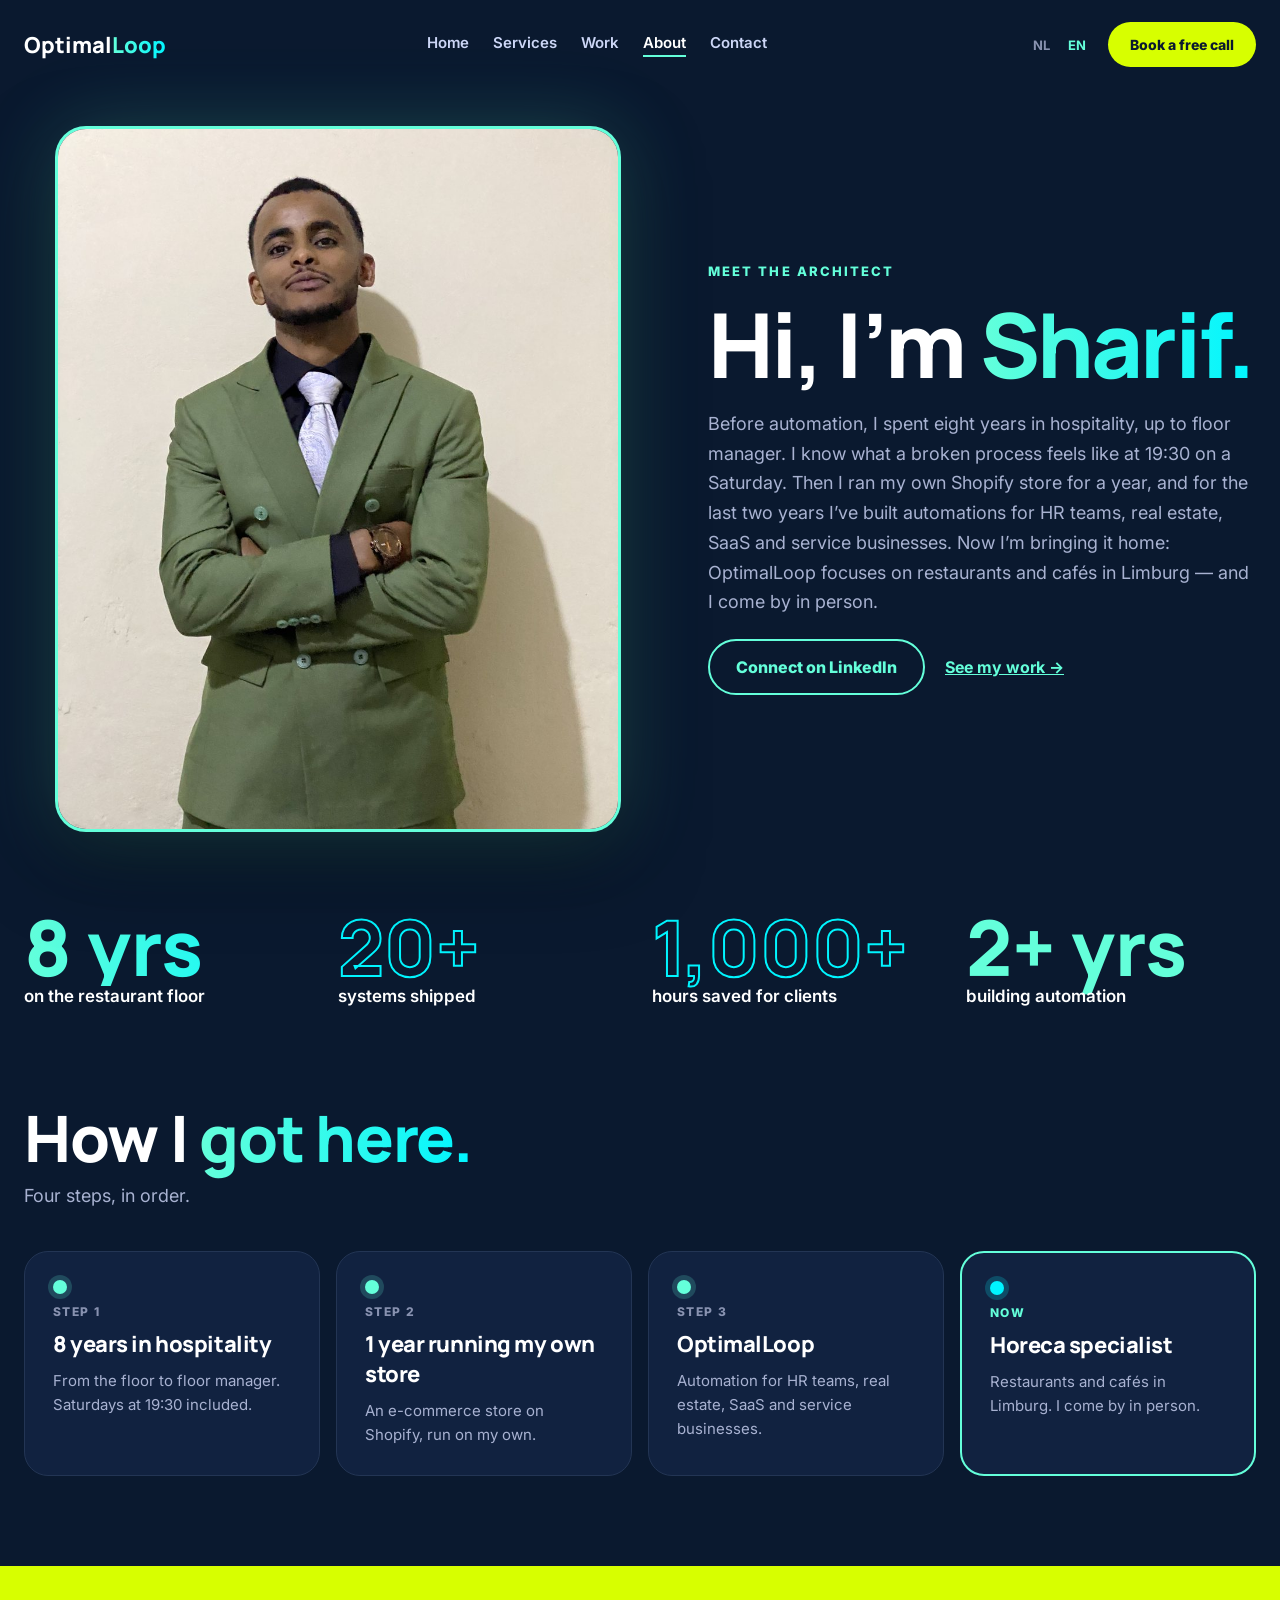
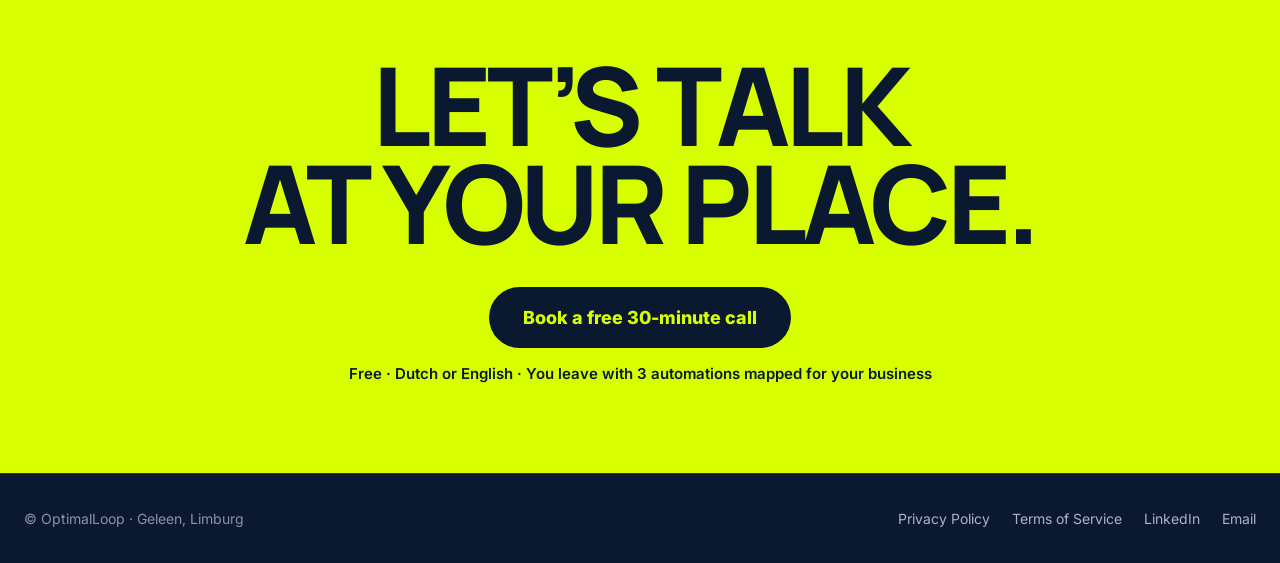
==== about.html @ ac6915c9 "Redesign: horeca positioning, multi-page site, animated case studies Co-Authored-By: Claude Fable 5." ====
<!doctype html>
<html lang="en">
<head>
<meta charset="utf-8">
<meta name="viewport" content="width=device-width, initial-scale=1">
<title>About — OptimalLoop</title>
<meta name="description" content="Sharif, founder of OptimalLoop: eight years in hospitality up to floor manager, two years building automations. Now automation for restaurants and cafés in Limburg, in person.">
<script src="i18n.js"></script>
<link rel="icon" href="assets/favicon.png">
<link rel="preconnect" href="https://fonts.googleapis.com">
<link rel="preconnect" href="https://fonts.gstatic.com" crossorigin>
<link rel="stylesheet" href="https://fonts.googleapis.com/css2?family=Inter:wght@400;500;600;800&family=Manrope:wght@700;800&display=swap">
<link rel="stylesheet" href="assets/site.css">
<style>
.about{display:flex;flex-wrap:wrap;gap:56px;align-items:center;padding-top:40px;padding-bottom:80px}
.about-art{flex:1 1 min(560px,100%);min-width:0;display:flex;justify-content:center}
.portrait{position:relative;width:560px;max-width:100%;aspect-ratio:4/5;border-radius:28px;overflow:hidden;box-shadow:0 0 0 3px var(--teal),0 0 80px rgba(100,255,218,.22),0 30px 80px rgba(0,0,0,.5)}
.portrait img{position:absolute;inset:0;width:100%;height:100%;object-fit:cover;object-position:center 12%}
.about-copy{flex:1 1 min(480px,100%);min-width:0;display:flex;flex-direction:column;gap:22px}
.about-copy h1{margin:0;font-size:clamp(50px,7vw,100px);line-height:.96;letter-spacing:-.03em}
.about-copy p{margin:0;font-size:18px;line-height:1.65;color:var(--muted)}
.about-copy .links{display:flex;flex-wrap:wrap;gap:20px;align-items:center}
.stats{display:grid;grid-template-columns:repeat(auto-fit,minmax(220px,1fr));gap:24px;padding-bottom:40px}
.stats .big{font-family:Manrope,sans-serif;font-weight:800;font-size:clamp(52px,6vw,88px);line-height:1}
.stats .lbl{font-size:17px;font-weight:600;color:var(--white)}
.timeline{list-style:none;margin:0;padding:0;display:grid;grid-template-columns:repeat(auto-fit,minmax(240px,1fr));gap:16px}
.timeline li{position:relative;background:var(--navy-2);border:1px solid var(--navy-3);border-radius:24px;padding:28px;display:flex;flex-direction:column;gap:10px}
.timeline li::before{content:"";display:block;width:14px;height:14px;border-radius:50%;background:var(--teal);box-shadow:0 0 0 5px rgba(100,255,218,.18)}
.timeline li:last-child{border:2px solid var(--teal)}
.timeline li:last-child::before{background:var(--cyan);box-shadow:0 0 0 5px rgba(0,245,255,.2)}
.timeline small{font-size:12px;font-weight:800;letter-spacing:.12em;text-transform:uppercase;color:var(--dim)}
.timeline li:last-child small{color:var(--teal)}
.timeline h3{margin:0;font-size:22px} .timeline p{margin:0;font-size:15px;line-height:1.6;color:var(--muted)}
</style>
</head>
<body>

<header class="wrap top">
  <a class="logo" href="index.html">Optimal<span class="grad">Loop</span></a>
  <nav class="nav" aria-label="Main">
    <a href="index.html">Home</a>
    <a href="services.html">Services</a>
    <a href="work.html">Work</a>
    <a href="about.html" aria-current="page">About</a>
    <a href="contact.html">Contact</a>
  </nav>
  <div class="top-right">
    <div class="lang" aria-label="Language"><button type="button" data-lang-btn="nl" aria-pressed="false">NL</button><button type="button" data-lang-btn="en" aria-pressed="true">EN</button></div>
    <a class="btn-book sm" href="https://cal.com/sharif-6p34nh/30min" target="_blank" rel="noopener">Book a free call</a>
  </div>
</header>

<main>
  <!-- FOUNDER -->
  <section class="wrap about">
    <div class="about-art">
      <div class="portrait"><img src="sharif.jpg" alt="Sharif, founder of OptimalLoop" width="960" height="1200"></div>
    </div>
    <div class="about-copy">
      <span class="eyebrow">Meet the architect</span>
      <h1>Hi, I’m <span class="grad">Sharif.</span></h1>
      <p>Before automation, I spent eight years in hospitality, up to floor manager. I know what a broken process feels like at 19:30 on a Saturday. Then I ran my own Shopify store for a year, and for the last two years I’ve built automations for HR teams, real estate, SaaS and service businesses. Now I’m bringing it home: OptimalLoop focuses on restaurants and cafés in Limburg — and I come by in person.</p>
      <div class="links">
        <a class="btn-ghost" href="https://www.linkedin.com/in/sharif-mohamed-sharif-bb3091176/" target="_blank" rel="noopener">Connect on LinkedIn</a>
        <a href="work.html" style="font-weight:700">See my work →</a>
      </div>
    </div>
  </section>

  <!-- NUMBERS -->
  <section class="wrap">
    <div class="stats">
      <div><div class="big grad">8 yrs</div><div class="lbl">on the restaurant floor</div></div>
      <div><div class="big outline">20+</div><div class="lbl">systems shipped</div></div>
      <div><div class="big outline">1,000+</div><div class="lbl">hours saved for clients</div></div>
      <div><div class="big" style="color:var(--teal)">2+ yrs</div><div class="lbl">building automation</div></div>
    </div>
  </section>

  <!-- TIMELINE -->
  <section class="wrap section" style="padding-top:60px;padding-bottom:90px">
    <h2 class="h2">How I <span class="grad">got here.</span></h2>
    <p class="lead">Four steps, in order.</p>
    <ol class="timeline">
      <li><small>Step 1</small><h3>8 years in hospitality</h3><p>From the floor to floor manager. Saturdays at 19:30 included.</p></li>
      <li><small>Step 2</small><h3>1 year running my own store</h3><p>An e-commerce store on Shopify, run on my own.</p></li>
      <li><small>Step 3</small><h3>OptimalLoop</h3><p>Automation for HR teams, real estate, SaaS and service businesses.</p></li>
      <li><small>Now</small><h3>Horeca specialist</h3><p>Restaurants and cafés in Limburg. I come by in person.</p></li>
    </ol>
  </section>

  <a class="final" href="https://cal.com/sharif-6p34nh/30min" target="_blank" rel="noopener">
    <span class="big"><span style="display:block">LET’S TALK</span><span style="display:block">AT YOUR PLACE.</span></span>
    <span class="btn">Book a free 30-minute call</span>
    <span class="micro">Free · Dutch or English · You leave with 3 automations mapped for your business</span>
  </a>
</main>

<footer class="wrap foot">
  <span>© OptimalLoop · Geleen, Limburg</span>
  <nav aria-label="Footer">
    <a href="privacy.html">Privacy Policy</a>
    <a href="terms.html">Terms of Service</a>
    <a href="https://www.linkedin.com/in/sharif-mohamed-sharif-bb3091176/" target="_blank" rel="noopener">LinkedIn</a>
    <a href="mailto:optimalloop@optimalloop.com">Email</a>
  </nav>
</footer>
</body>
</html>
---- assets/site.css ----
/* OptimalLoop — shared styles for every page (Full Send · horeca) */
:root{
  --navy:#0A192F; --navy-2:#112240; --navy-3:#233554; --navy-4:#0D1F3A;
  --teal:#64FFDA; --cyan:#00F5FF; --lime:#D7FF00; /* lime = BOOKING ONLY */
  --text:#CCD6F6; --muted:#A8B2D1; --dim:#8892B0; --white:#FFFFFF;
}
*{box-sizing:border-box}
html{scroll-behavior:smooth}
body{margin:0;background:var(--navy);color:var(--text);font-family:Inter,sans-serif;overflow-x:hidden}
main{overflow-x:clip} /* tilted band + thrown deck cards never cause sideways scroll */
a{color:var(--teal)} a:hover{color:#B4FFEC}
img{max-width:100%}
h1,h2,h3,.display{font-family:Manrope,sans-serif;font-weight:800;letter-spacing:-.02em;color:var(--white)}
.wrap{max-width:1320px;margin:0 auto;padding-left:24px;padding-right:24px}
.grad{background:linear-gradient(90deg,var(--teal),var(--cyan));-webkit-background-clip:text;background-clip:text;color:transparent}
.outline{-webkit-text-stroke:2px var(--cyan);color:transparent}
.h2{margin:0 0 12px;font-size:clamp(38px,5vw,68px);line-height:1}
.lead{margin:0 0 40px;font-size:18px;line-height:1.6;color:var(--muted);max-width:660px}
.micro{font-size:14px;color:var(--dim)}
.eyebrow{font-size:13px;font-weight:800;letter-spacing:.16em;text-transform:uppercase;color:var(--teal)}

/* Buttons — lime is reserved for booking */
.btn-book{display:inline-block;background:var(--lime);color:var(--navy);font-weight:800;border-radius:999px;text-decoration:none;padding:18px 30px;font-size:17px;box-shadow:0 0 36px rgba(215,255,0,.35)}
.btn-book:hover{color:var(--navy);filter:brightness(1.05)}
.btn-book.sm{padding:14px 22px;font-size:14px;box-shadow:none}
.btn-ghost{display:inline-flex;align-items:center;height:56px;padding:0 26px;border-radius:999px;border:2px solid var(--teal);background:transparent;color:var(--teal);font:800 16px Inter,sans-serif;cursor:pointer;text-decoration:none}
.btn-ghost:hover{background:rgba(100,255,218,.08);color:var(--teal)}
.btn-teal{display:inline-flex;align-items:center;justify-content:center;height:56px;padding:0 28px;border-radius:999px;border:none;background:var(--teal);color:var(--navy);font:800 16px Inter,sans-serif;cursor:pointer;text-decoration:none}
.btn-teal:hover{color:var(--navy);filter:brightness(1.05)}

/* Inner-page hero */
.page-head{padding-top:48px;padding-bottom:56px;display:flex;flex-direction:column;gap:18px}
.page-head h1{margin:0;font-size:clamp(44px,6.5vw,92px);line-height:.98;letter-spacing:-.03em;max-width:980px}
.page-head .lead{margin:0}

/* Numbered steps */
.steps{display:grid;grid-template-columns:repeat(auto-fit,minmax(260px,1fr));gap:16px}
.step{background:var(--navy-2);border:1px solid var(--navy-3);border-radius:24px;padding:28px;display:flex;flex-direction:column;gap:12px}
.step b{font:800 40px/1 Manrope,sans-serif;color:var(--teal)} .step:nth-child(2) b{color:var(--cyan)} .step:nth-child(3) b{color:var(--white)}
.step h3{margin:0;font-size:22px} .step p{margin:0;font-size:15px;line-height:1.6;color:var(--muted)}

/* Forms (dark inputs, teal focus) */
.field{display:flex;flex-direction:column;gap:8px}
.field label{font-size:14px;font-weight:600;color:var(--muted)}
.field input,.field select,.field textarea{width:100%;background:var(--navy);border:1px solid var(--navy-3);color:var(--white);border-radius:14px;padding:14px 16px;font:500 15px Inter,sans-serif;outline:none}
.field input::placeholder,.field textarea::placeholder{color:#5C6F91}
.field input:focus,.field select:focus,.field textarea:focus{border-color:var(--teal);box-shadow:0 0 0 3px rgba(100,255,218,.25)}
.field select{appearance:none;background-image:linear-gradient(45deg,transparent 50%,var(--teal) 50%),linear-gradient(135deg,var(--teal) 50%,transparent 50%);background-position:calc(100% - 22px) 50%,calc(100% - 16px) 50%;background-size:6px 6px;background-repeat:no-repeat;padding-right:44px}
.field textarea{resize:vertical;min-height:130px}
.field input[type=range]{padding:0;background:transparent;border:none;accent-color:var(--teal);box-shadow:none}

/* Legal pages */
.legal{max-width:760px;padding-top:48px;padding-bottom:80px}
.legal h1{margin:0 0 10px;font-size:clamp(40px,5.5vw,64px);line-height:1}
.legal .updated{margin:0 0 44px;color:var(--dim);font-size:14px}
.legal h2{font-size:22px;margin:36px 0 10px}
.legal p{margin:0;font-size:16px;line-height:1.7;color:var(--muted)}
.legal a{font-weight:700}

.hide{display:none!important}

/* Header */
.top{display:flex;flex-wrap:wrap;gap:16px;align-items:center;justify-content:space-between;padding-top:22px;padding-bottom:22px}
.logo{font-family:Manrope,sans-serif;font-weight:800;font-size:22px;color:var(--white);text-decoration:none}
.nav{display:flex;flex-wrap:wrap;gap:24px;font-size:15px;font-weight:600}
.nav a{color:var(--text);text-decoration:none} .nav a[aria-current]{color:var(--white);border-bottom:2px solid var(--teal);padding-bottom:3px}
.top-right{display:flex;align-items:center;gap:16px}
.lang{display:flex;gap:6px;font-size:13px;font-weight:700}
.lang button{background:none;border:none;color:var(--dim);cursor:pointer;font:inherit;padding:6px}
.lang button[aria-pressed="true"]{color:var(--teal)}

/* Cards & grids */
.grid{display:grid;grid-template-columns:repeat(auto-fit,minmax(230px,1fr));gap:16px}
.card{background:var(--navy-2);border:1px solid var(--navy-3);border-radius:24px;padding:26px;display:flex;flex-direction:column;gap:12px}
.card.hl{border:2px solid var(--teal)}
.card small{font-size:12px;font-weight:800;letter-spacing:.12em;color:var(--dim)} .card.hl small{color:var(--teal)}
.card h3{margin:0;font-size:24px}
.card p{margin:0;font-size:15px;line-height:1.6;color:var(--muted)}
.section{padding-top:100px;padding-bottom:40px}

/* Quotes */
.quotes{display:grid;grid-template-columns:repeat(auto-fit,minmax(260px,1fr));gap:16px}
.quote{margin:0;background:var(--navy-2);border:1px solid var(--navy-3);border-radius:22px;padding:24px;display:flex;flex-direction:column;gap:12px}
.quote .stars{color:var(--teal);letter-spacing:2px;font-size:14px}
.quote blockquote{margin:0;font-size:16px;line-height:1.6;color:#E6F1FF}
.quote figcaption{margin-top:auto;font-size:14px;color:var(--dim)} .quote figcaption b{color:var(--white)}

/* Final CTA band */
.final{display:block;background:var(--lime);color:var(--navy);text-decoration:none;padding:90px 24px;text-align:center}
.final:hover{color:var(--navy)}
.final .big{display:block;font:800 clamp(46px,8.5vw,132px)/.9 Manrope,sans-serif;letter-spacing:-.04em}
.final .btn{display:inline-block;margin-top:36px;background:var(--navy);color:var(--lime);font-weight:800;font-size:18px;padding:20px 34px;border-radius:999px}
.final .micro{display:block;margin-top:16px;font-size:15px;font-weight:600;color:var(--navy)}

/* Footer */
.foot{border-top:1px solid var(--navy-3);padding-top:36px;padding-bottom:36px;display:flex;flex-wrap:wrap;gap:16px;align-items:center;justify-content:space-between;font-size:14px;color:var(--dim)}
.foot nav{display:flex;flex-wrap:wrap;gap:22px} .foot a{color:var(--muted);text-decoration:none} .foot a:hover{color:var(--teal)}

@keyframes spin{to{transform:rotate(360deg)}}
@media (prefers-reduced-motion:reduce){*{animation:none!important;transition:none!important;scroll-behavior:auto!important}}
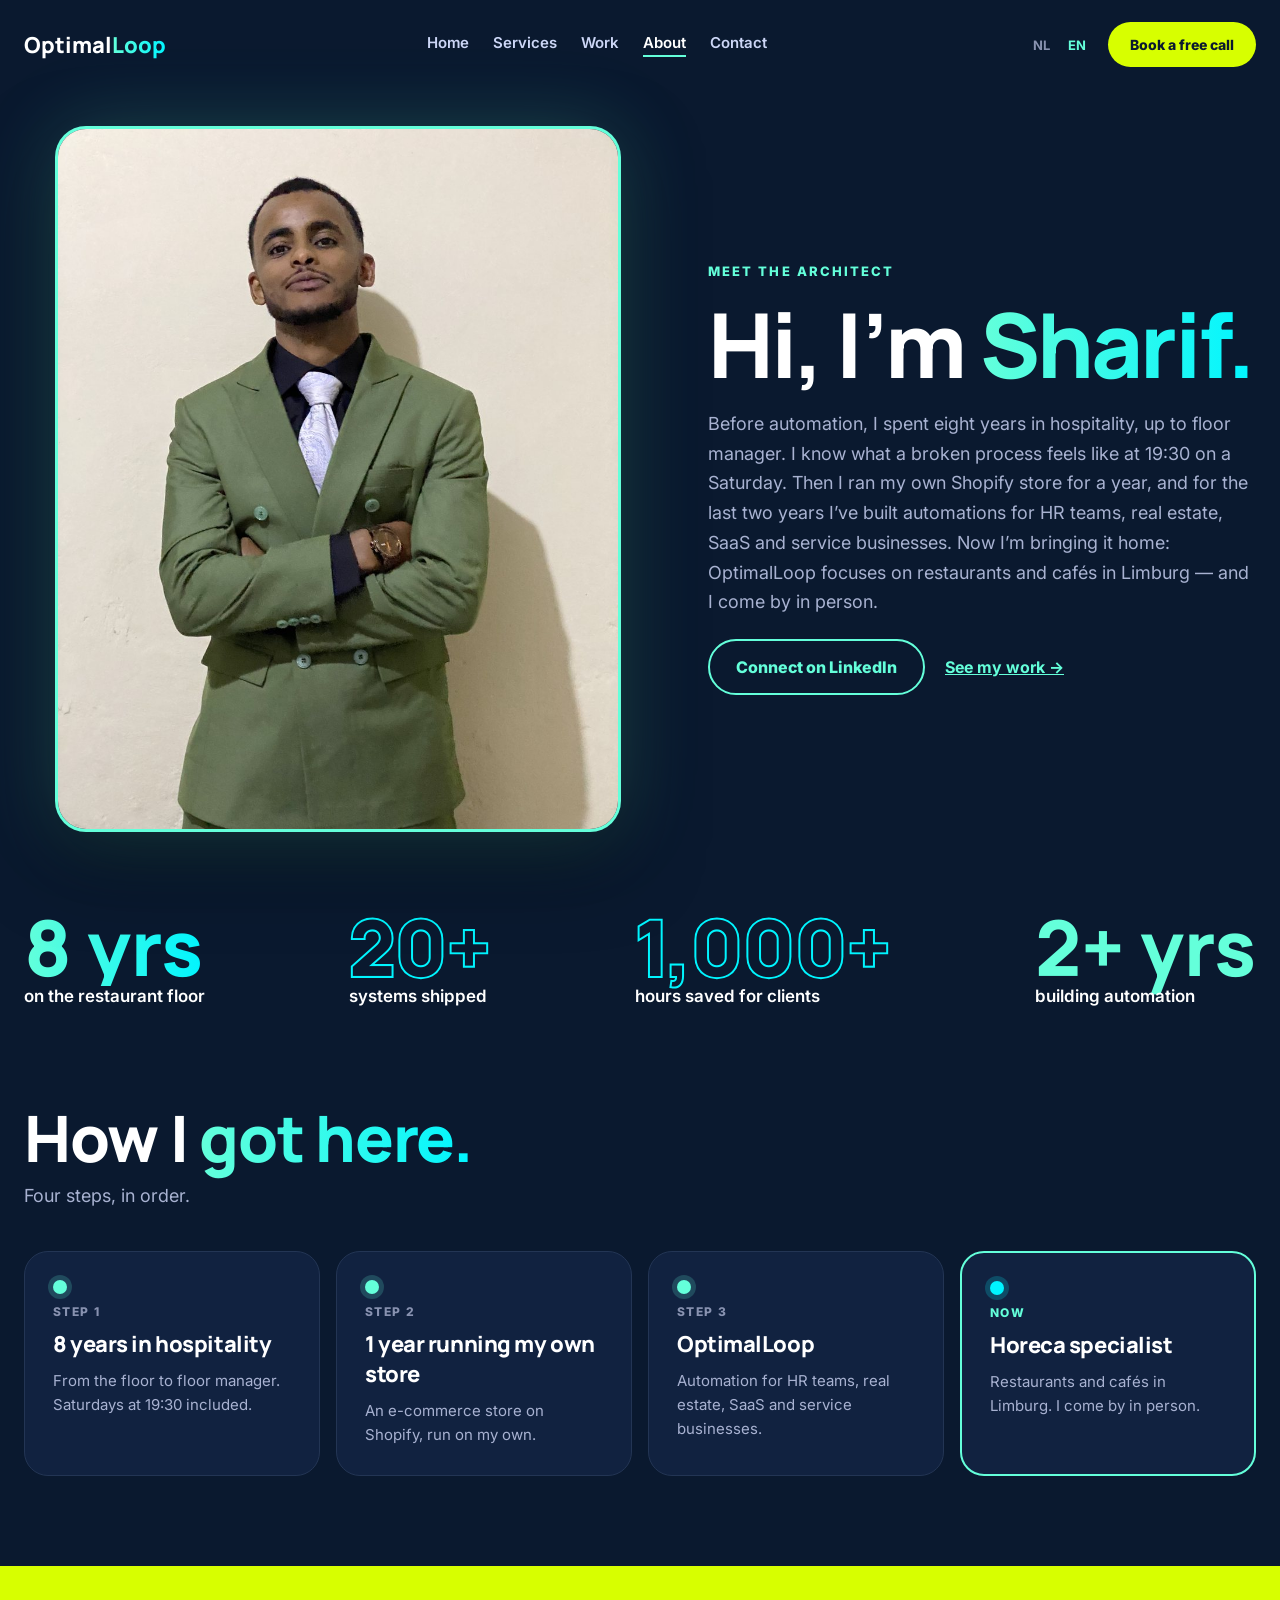
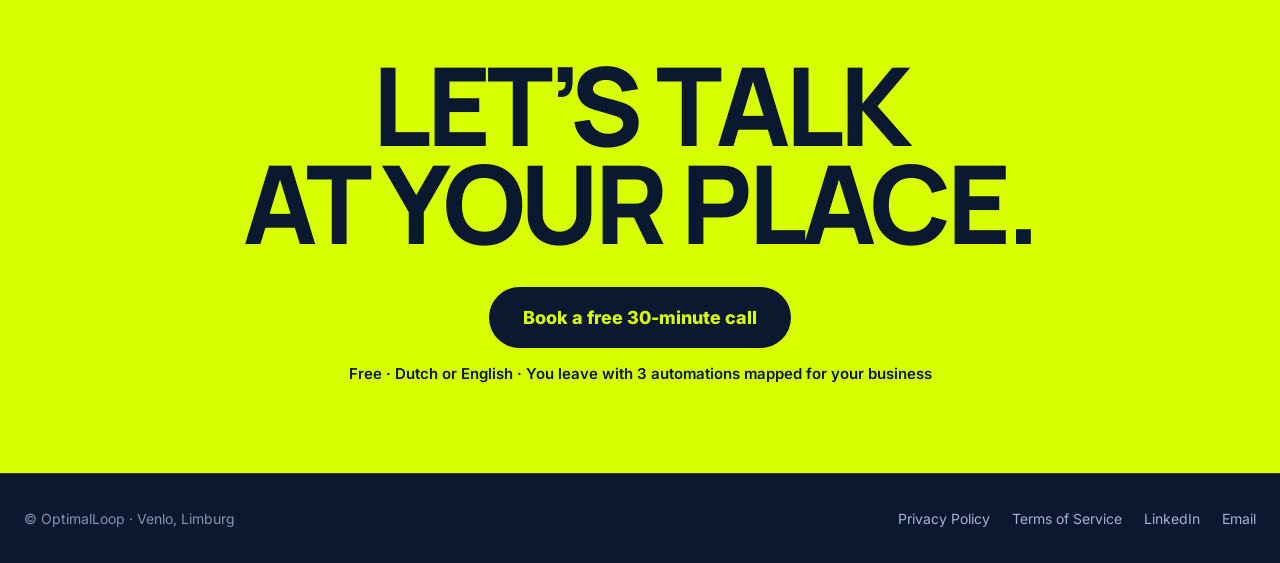
==== commit 596aafcb: "Fine-tune: clean outlined text, even stats spacing, Venlo instead of Geleen Co-Authored-By: Claude F" ====
--- a/about.html
+++ b/about.html
@@ -20,7 +20,8 @@
 .about-copy h1{margin:0;font-size:clamp(50px,7vw,100px);line-height:.96;letter-spacing:-.03em}
 .about-copy p{margin:0;font-size:18px;line-height:1.65;color:var(--muted)}
 .about-copy .links{display:flex;flex-wrap:wrap;gap:20px;align-items:center}
-.stats{display:grid;grid-template-columns:repeat(auto-fit,minmax(220px,1fr));gap:24px;padding-bottom:40px}
+.stats{display:flex;flex-wrap:wrap;justify-content:space-between;gap:32px 56px;padding-bottom:40px}
+.stats > div{flex:0 1 auto}
 .stats .big{font-family:Manrope,sans-serif;font-weight:800;font-size:clamp(52px,6vw,88px);line-height:1}
 .stats .lbl{font-size:17px;font-weight:600;color:var(--white)}
 .timeline{list-style:none;margin:0;padding:0;display:grid;grid-template-columns:repeat(auto-fit,minmax(240px,1fr));gap:16px}
@@ -97,7 +98,7 @@
 </main>
 
 <footer class="wrap foot">
-  <span>© OptimalLoop · Geleen, Limburg</span>
+  <span>© OptimalLoop · Venlo, Limburg</span>
   <nav aria-label="Footer">
     <a href="privacy.html">Privacy Policy</a>
     <a href="terms.html">Terms of Service</a>
--- a/assets/site.css
+++ b/assets/site.css
@@ -13,7 +13,7 @@
 h1,h2,h3,.display{font-family:Manrope,sans-serif;font-weight:800;letter-spacing:-.02em;color:var(--white)}
 .wrap{max-width:1320px;margin:0 auto;padding-left:24px;padding-right:24px}
 .grad{background:linear-gradient(90deg,var(--teal),var(--cyan));-webkit-background-clip:text;background-clip:text;color:transparent}
-.outline{-webkit-text-stroke:2px var(--cyan);color:transparent}
+.outline{-webkit-text-stroke:4px var(--cyan);color:var(--navy);paint-order:stroke fill}
 .h2{margin:0 0 12px;font-size:clamp(38px,5vw,68px);line-height:1}
 .lead{margin:0 0 40px;font-size:18px;line-height:1.6;color:var(--muted);max-width:660px}
 .micro{font-size:14px;color:var(--dim)}
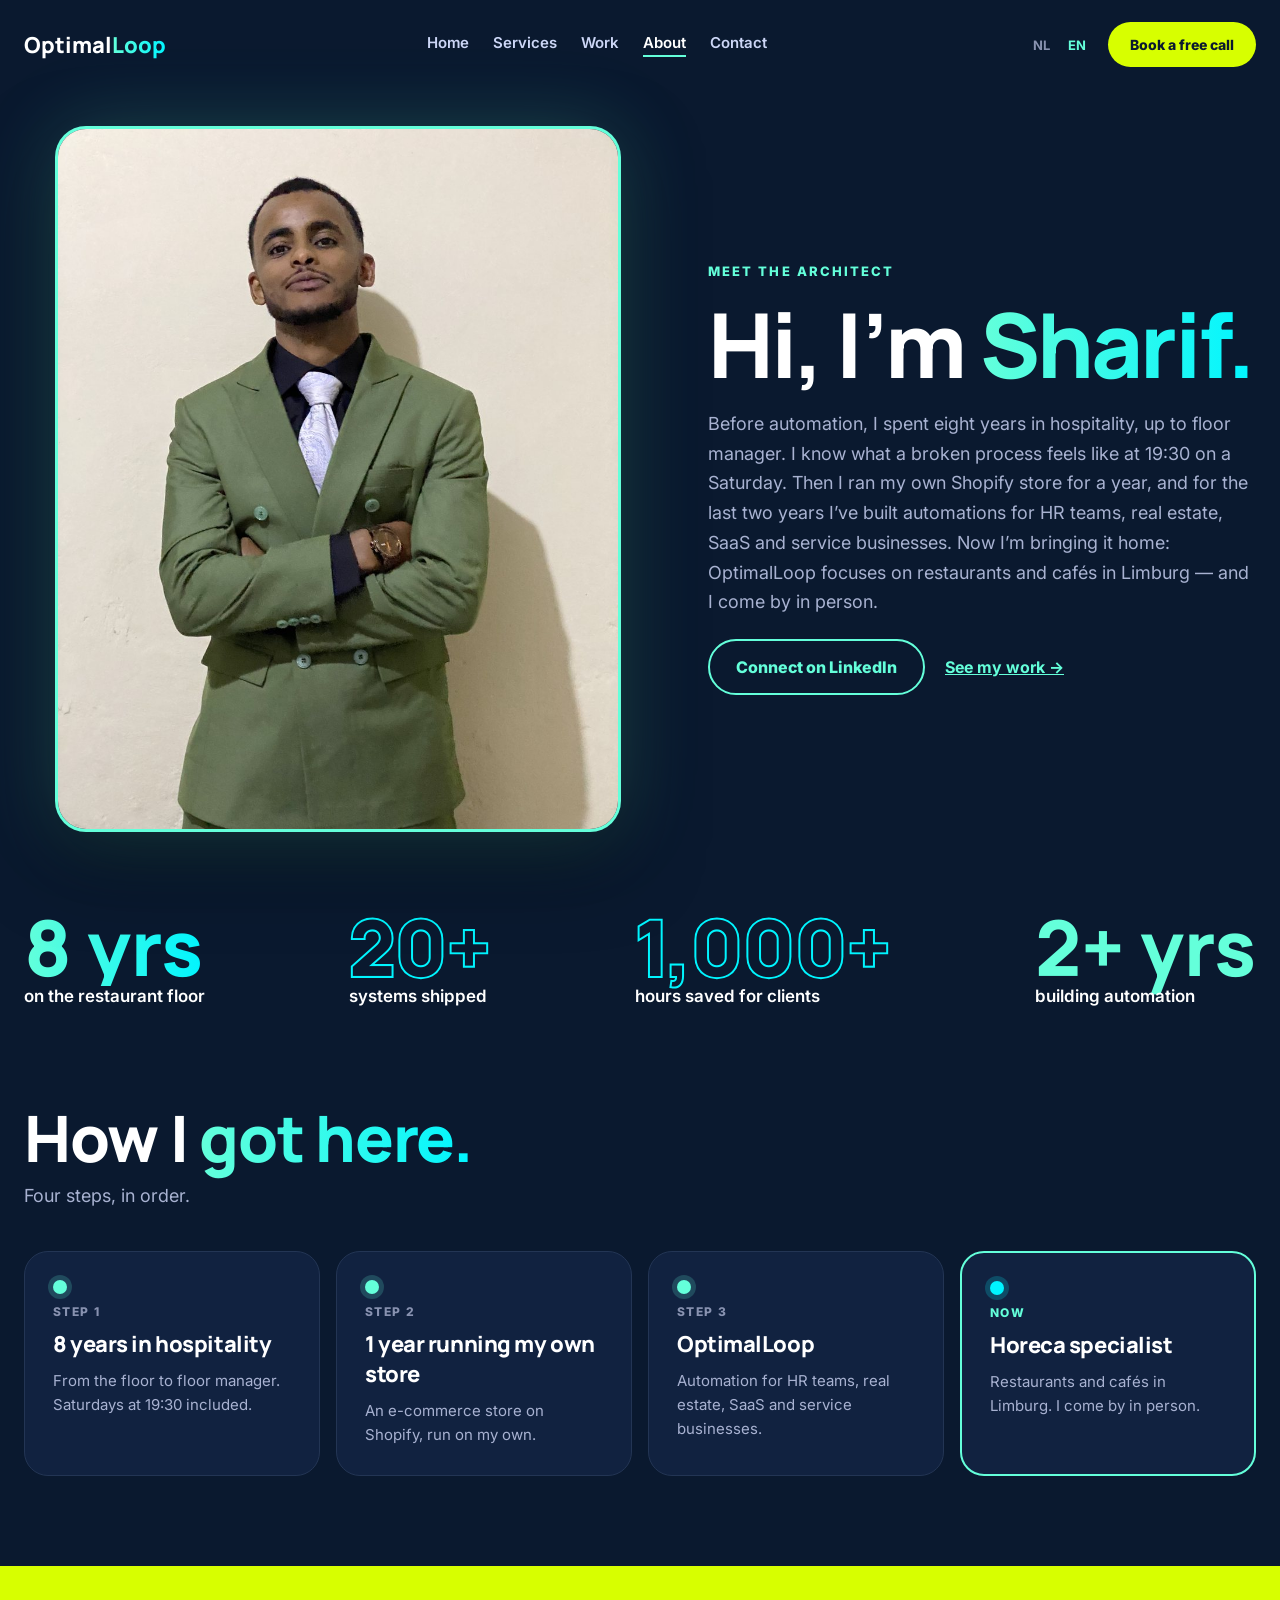
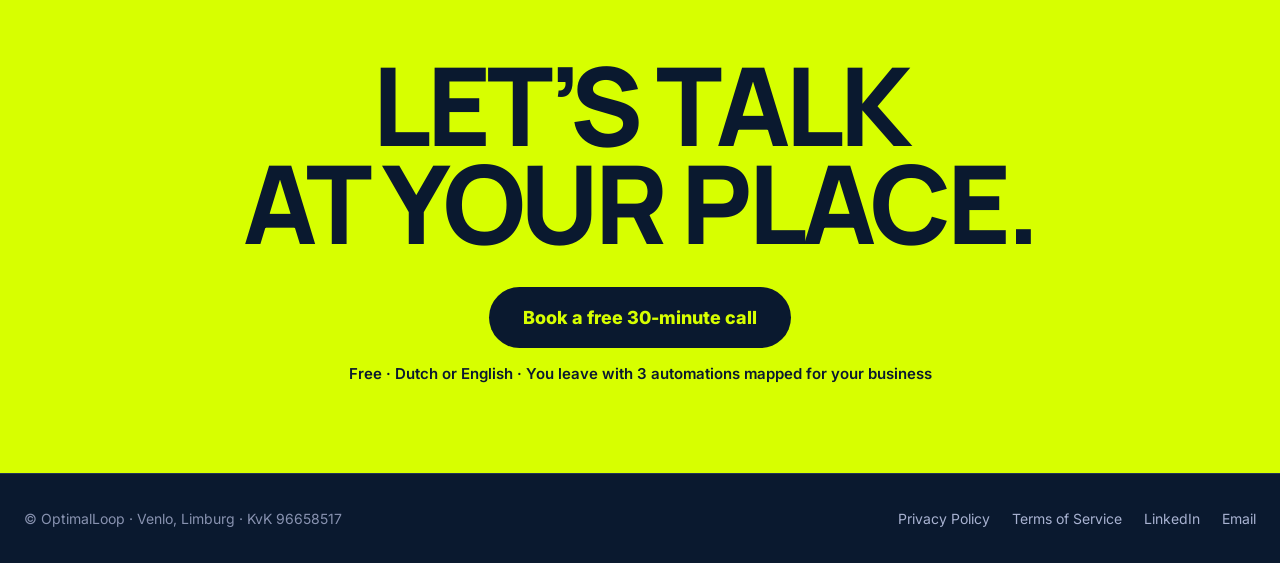
==== commit 6b51bf02: "Footer: add KvK number 96658517 on every page Co-Authored-By: Claude Fable 5.1 <noreply@anthropic.co" ====
--- a/about.html
+++ b/about.html
@@ -98,7 +98,7 @@
 </main>
 
 <footer class="wrap foot">
-  <span>© OptimalLoop · Venlo, Limburg</span>
+  <span>© OptimalLoop · Venlo, Limburg<span class="kvk"> · KvK 96658517</span></span>
   <nav aria-label="Footer">
     <a href="privacy.html">Privacy Policy</a>
     <a href="terms.html">Terms of Service</a>
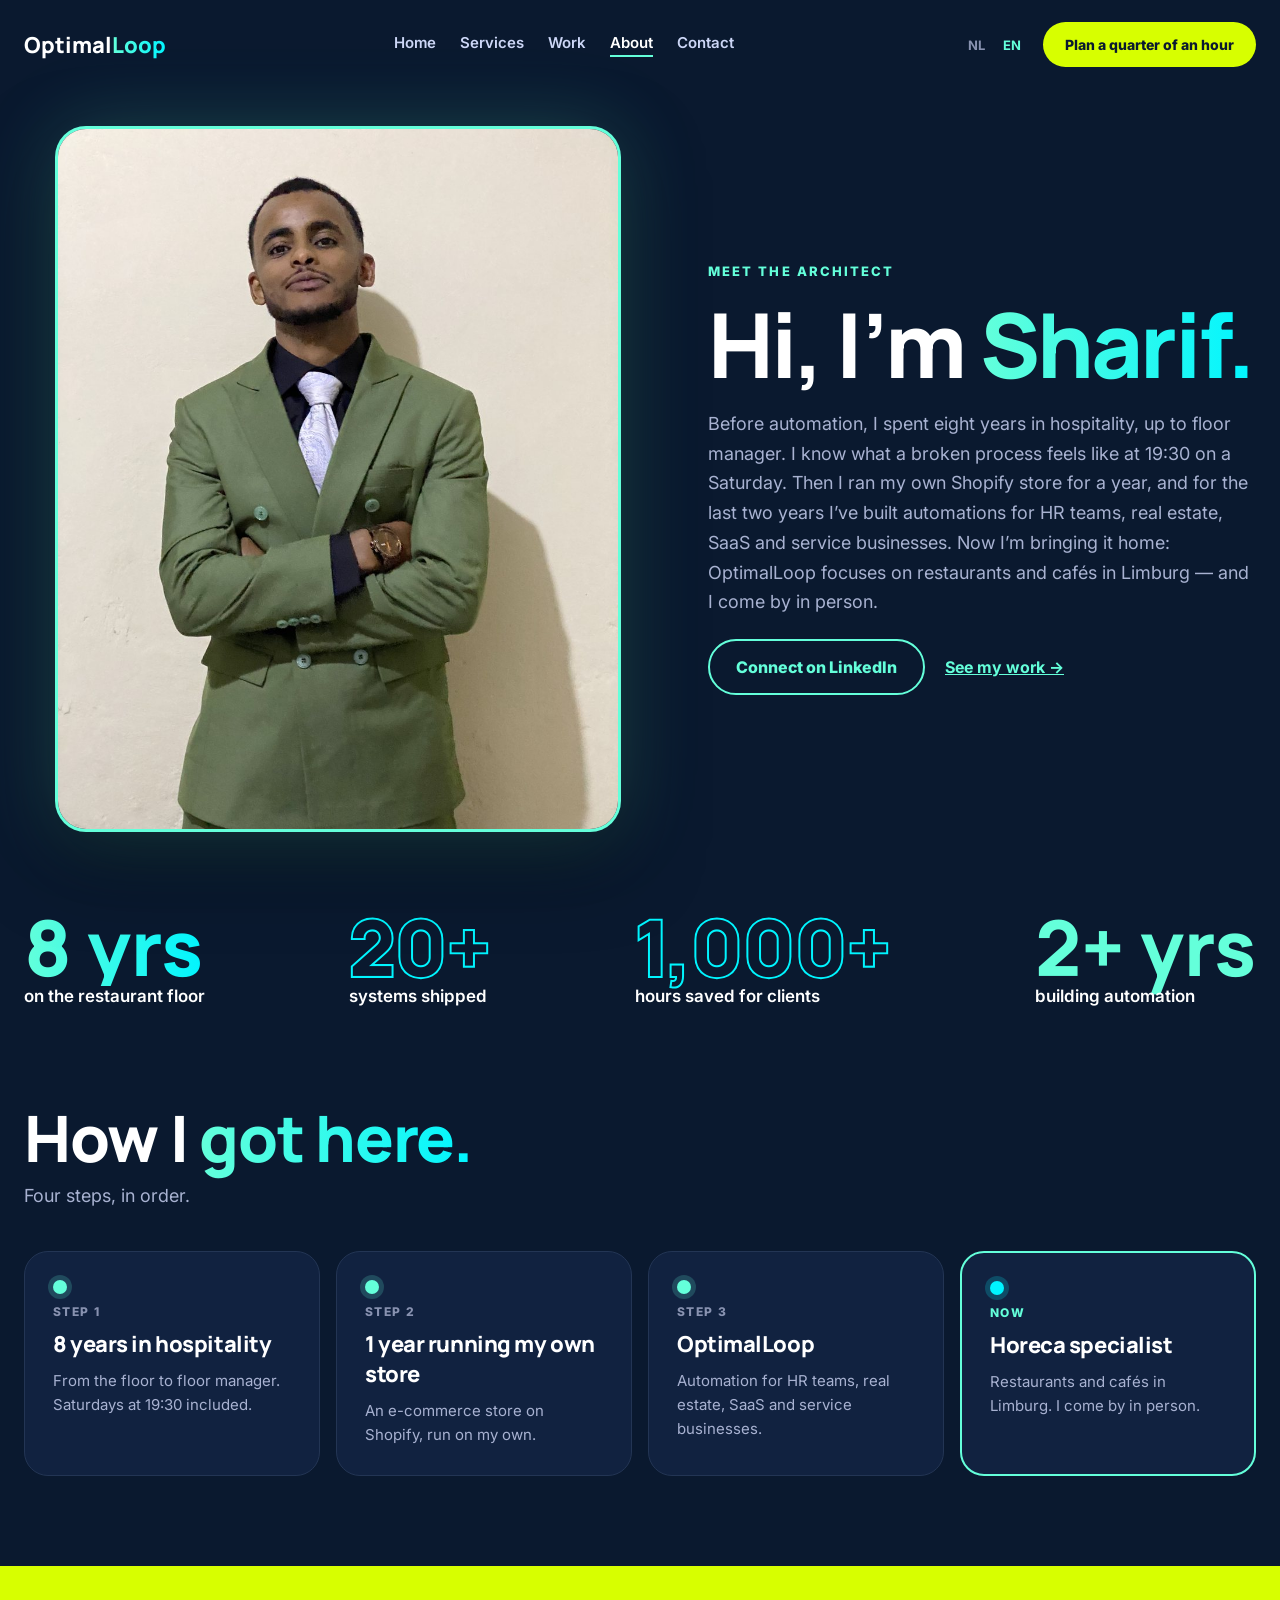
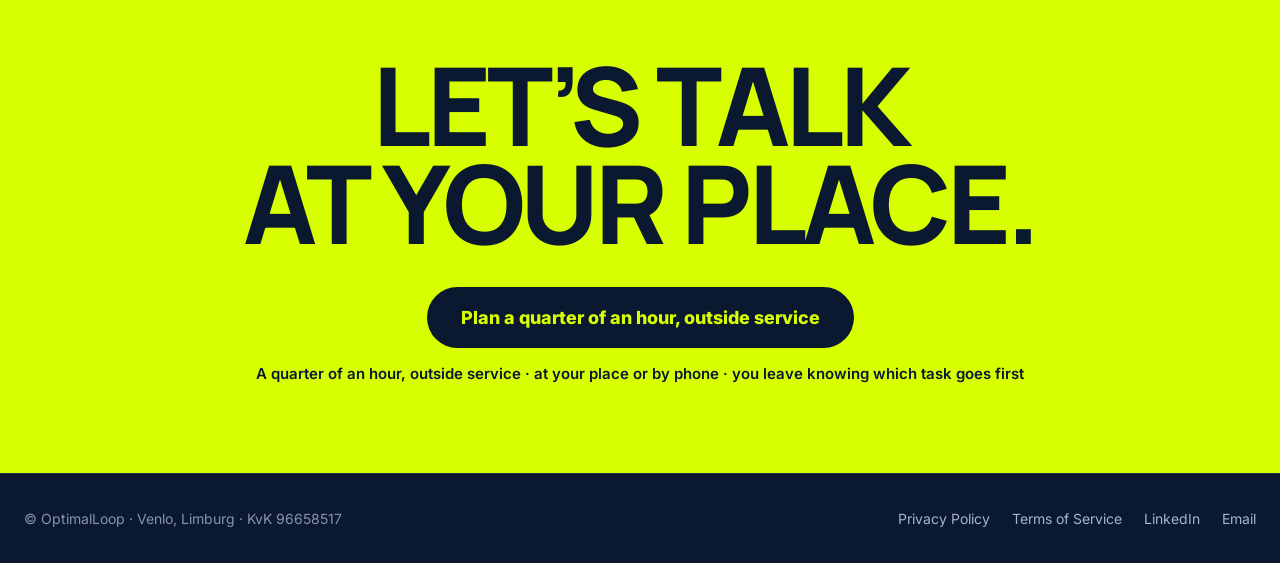
==== commit 0fe9761c: "One next step everywhere: a quarter of an hour, outside service (replaces the 30-min call) Co-Author" ====
--- a/about.html
+++ b/about.html
@@ -47,7 +47,7 @@
   </nav>
   <div class="top-right">
     <div class="lang" aria-label="Language"><button type="button" data-lang-btn="nl" aria-pressed="false">NL</button><button type="button" data-lang-btn="en" aria-pressed="true">EN</button></div>
-    <a class="btn-book sm" href="https://cal.com/sharif-6p34nh/30min" target="_blank" rel="noopener">Book a free call</a>
+    <a class="btn-book sm" href="https://cal.com/sharif-6p34nh/30min" target="_blank" rel="noopener">Plan a quarter of an hour</a>
   </div>
 </header>
 
@@ -92,8 +92,8 @@
 
   <a class="final" href="https://cal.com/sharif-6p34nh/30min" target="_blank" rel="noopener">
     <span class="big"><span style="display:block">LET’S TALK</span><span style="display:block">AT YOUR PLACE.</span></span>
-    <span class="btn">Book a free 30-minute call</span>
-    <span class="micro">Free · Dutch or English · You leave with 3 automations mapped for your business</span>
+    <span class="btn">Plan a quarter of an hour, outside service</span>
+    <span class="micro">A quarter of an hour, outside service · at your place or by phone · you leave knowing which task goes first</span>
   </a>
 </main>
 
